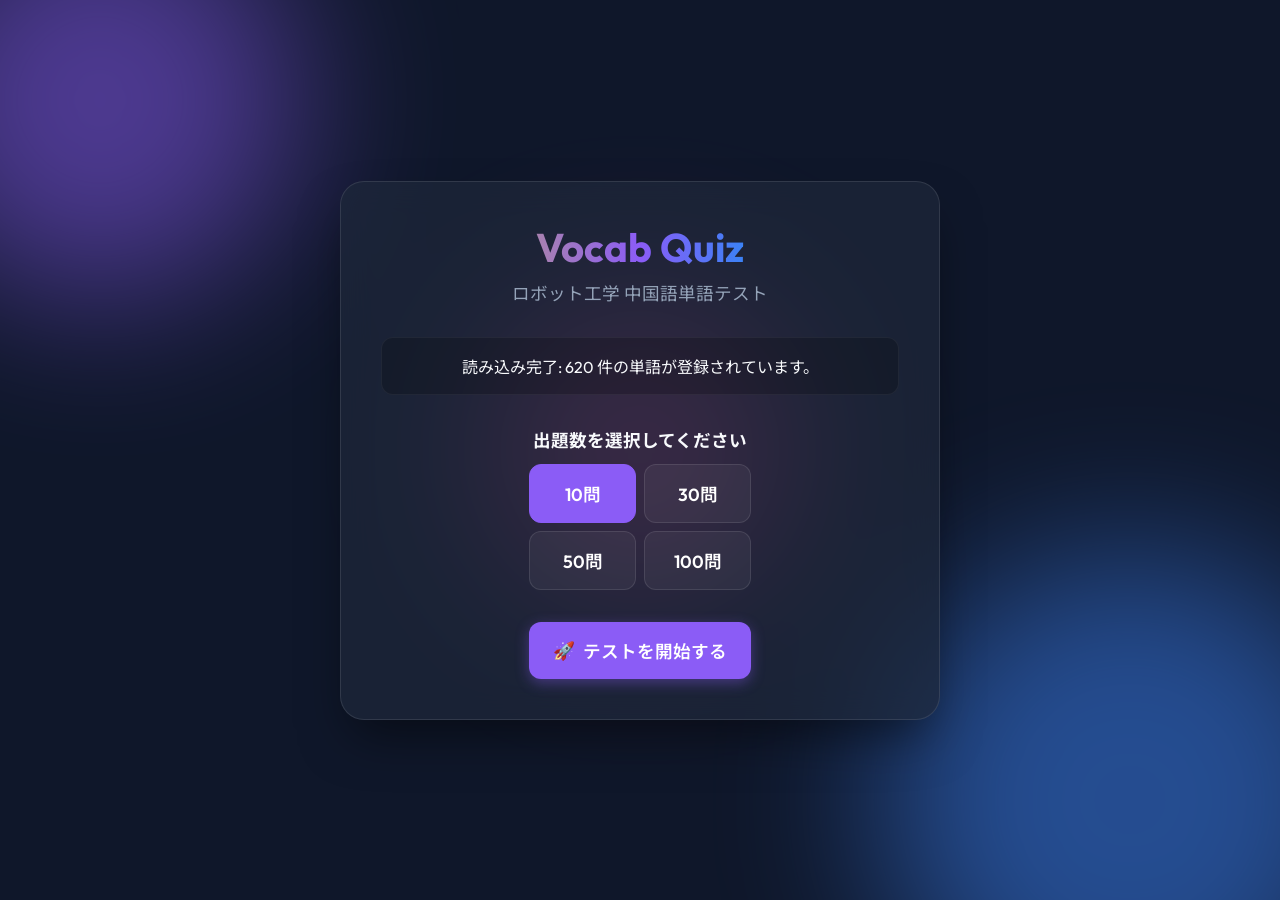
==== docs/index.html @ 3ba454cb "initial commit: chinese vocab quiz static site - docs/ static site (index.html, script.js, style.css" ====
<!DOCTYPE html>
<html lang="ja">
<head>
    <meta charset="UTF-8">
    <meta name="viewport" content="width=device-width, initial-scale=1.0">
    <title>Chinese Vocab Quiz</title>
    <link href="https://fonts.googleapis.com/css2?family=Outfit:wght@300;400;600;700&family=Noto+Sans+JP:wght@400;700&display=swap" rel="stylesheet">
    <link rel="stylesheet" href="style.css">
</head>
<body>
    <div class="background-orbs">
        <div class="orb orb-1"></div>
        <div class="orb orb-2"></div>
        <div class="orb orb-3"></div>
    </div>

    <div class="container glass-panel" id="main-container">
        
        <!-- Screen 1: Start Screen -->
        <div id="start-screen" class="screen active">
            <h1>Vocab Quiz</h1>
            <p class="subtitle">ロボット工学 中国語単語テスト</p>
            
            <div class="status-box">
                <p id="local-status">辞書データを読み込み中...</p>
            </div>
            
            <div id="setup-panel" class="hidden">
                <h3 style="margin-bottom: 12px; font-size: 1.1rem; text-align: center;">出題数を選択してください</h3>
                <div class="choices-grid" style="grid-template-columns: 1fr 1fr; gap: 8px;">
                    <button class="choice-btn count-btn active-count" data-count="10">10問</button>
                    <button class="choice-btn count-btn" data-count="30">30問</button>
                    <button class="choice-btn count-btn" data-count="50">50問</button>
                    <button class="choice-btn count-btn" data-count="100">100問</button>
                </div>
                
                <div class="action-buttons margin-top">
                    <button id="btn-start" class="btn primary full-width">
                        <span class="icon">🚀</span> テストを開始する
                    </button>
                </div>
            </div>
        </div>

        <!-- Screen 2: Quiz Screen -->
        <div id="quiz-screen" class="screen">
            <div class="quiz-header">
                <span id="question-counter">Question 1/10</span>
                <span id="score-display">Score: 0</span>
            </div>
            
            <div class="word-card">
                <h2 id="target-word">--</h2>
            </div>
            
            <div class="choices-grid" id="choices-container">
                <!-- Choices will be injected here -->
            </div>
            
            <div id="feedback-panel" class="feedback-panel hidden">
                <h3 id="feedback-title">Correct!</h3>
                <div class="feedback-details">
                    <p><strong>正解:</strong> <span id="feedback-meaning"></span></p>
                    <p><strong>ピンイン:</strong> <span id="feedback-pinyin"></span></p>
                    <p><strong>例文:</strong> <span id="feedback-context"></span></p>
                </div>
                <button id="btn-next" class="btn primary full-width">Next Question</button>
            </div>
        </div>

        <!-- Screen 3: Results Screen -->
        <div id="results-screen" class="screen">
            <h1>Quiz Complete!</h1>
            <div class="score-circle">
                <span id="final-score">0</span><span class="total">/10</span>
            </div>
            <p id="result-message" class="result-message">よくできました！</p>
            
            <div class="action-buttons margin-top">
                <button id="btn-restart" class="btn primary">もう一度遊ぶ</button>
                <button id="btn-home" class="btn secondary">ホームへ戻る</button>
            </div>
        </div>

    </div>

    <script src="script.js"></script>
</body>
</html>
---- docs/style.css ----
:root {
    --bg-color: #0f172a;
    --text-main: #f8fafc;
    --text-muted: #94a3b8;
    --primary: #8b5cf6;
    --primary-hover: #7c3aed;
    --secondary: #334155;
    --secondary-hover: #475569;
    --success: #10b981;
    --error: #ef4444;
    --glass-bg: rgba(30, 41, 59, 0.7);
    --glass-border: rgba(255, 255, 255, 0.1);
}

* {
    margin: 0;
    padding: 0;
    box-sizing: border-box;
}

body {
    font-family: 'Outfit', 'Noto Sans JP', sans-serif;
    color: var(--text-main);
    background-color: var(--bg-color);
    min-height: 100vh;
    display: flex;
    justify-content: center;
    align-items: center;
    overflow: hidden;
    position: relative;
}

/* Background animated orbs */
.background-orbs {
    position: absolute;
    width: 100vw;
    height: 100vh;
    overflow: hidden;
    z-index: -1;
}

.orb {
    position: absolute;
    border-radius: 50%;
    filter: blur(80px);
    opacity: 0.5;
    animation: float 20s infinite ease-in-out alternate;
}

.orb-1 {
    width: 400px;
    height: 400px;
    background: #8b5cf6;
    top: -100px;
    left: -100px;
}

.orb-2 {
    width: 500px;
    height: 500px;
    background: #3b82f6;
    bottom: -150px;
    right: -100px;
    animation-delay: -5s;
}

.orb-3 {
    width: 300px;
    height: 300px;
    background: #ec4899;
    top: 50%;
    left: 50%;
    transform: translate(-50%, -50%);
    animation-delay: -10s;
}

@keyframes float {
    0% { transform: translate(0, 0) scale(1); }
    100% { transform: translate(50px, 50px) scale(1.1); }
}

/* Glassmorphism Container */
.glass-panel {
    background: var(--glass-bg);
    backdrop-filter: blur(16px);
    -webkit-backdrop-filter: blur(16px);
    border: 1px solid var(--glass-border);
    border-radius: 24px;
    padding: 40px;
    width: 90%;
    max-width: 600px;
    box-shadow: 0 25px 50px -12px rgba(0, 0, 0, 0.5);
    position: relative;
    overflow: hidden;
    min-height: 400px;
}

/* Screens */
.screen {
    display: none;
    flex-direction: column;
    align-items: center;
    justify-content: center;
    width: 100%;
    animation: fadeIn 0.4s ease-out forwards;
}

.screen.active {
    display: flex;
}

@keyframes fadeIn {
    from { opacity: 0; transform: translateY(10px); }
    to { opacity: 1; transform: translateY(0); }
}

/* Typography */
h1 {
    font-size: 2.5rem;
    font-weight: 700;
    margin-bottom: 8px;
    background: linear-gradient(to right, #a881af, #8b5cf6, #3b82f6);
    background-clip: text;
    -webkit-background-clip: text;
    -webkit-text-fill-color: transparent;
    text-align: center;
}

h2 {
    font-size: 2rem;
    font-weight: 600;
    margin-bottom: 16px;
    text-align: center;
}

.subtitle {
    font-size: 1.1rem;
    color: var(--text-muted);
    margin-bottom: 32px;
}

/* Specific UI Elements */
.status-box {
    background: rgba(0, 0, 0, 0.2);
    border-radius: 12px;
    padding: 16px 24px;
    margin-bottom: 32px;
    width: 100%;
    text-align: center;
    border: 1px solid rgba(255,255,255,0.05);
}

.action-buttons {
    display: flex;
    flex-direction: column;
    gap: 16px;
    width: 100%;
}

.margin-top {
    margin-top: 32px;
}

.btn {
    padding: 16px 24px;
    border-radius: 12px;
    border: none;
    font-size: 1.1rem;
    font-weight: 600;
    cursor: pointer;
    transition: all 0.2s ease;
    display: flex;
    align-items: center;
    justify-content: center;
    gap: 8px;
    font-family: inherit;
    color: white;
}

.btn:disabled {
    opacity: 0.5;
    cursor: not-allowed;
    transform: none !important;
}

.btn.primary {
    background: var(--primary);
    box-shadow: 0 4px 14px 0 rgba(139, 92, 246, 0.39);
}

.btn.primary:not(:disabled):hover {
    background: var(--primary-hover);
    transform: translateY(-2px);
}

.btn.secondary {
    background: var(--secondary);
}

.btn.secondary:not(:disabled):hover {
    background: var(--secondary-hover);
    transform: translateY(-2px);
}

.full-width {
    width: 100%;
}

/* Spinner */
.spinner {
    width: 48px;
    height: 48px;
    border: 4px solid rgba(255,255,255,0.1);
    border-top-color: var(--primary);
    border-radius: 50%;
    animation: spin 1s infinite linear;
    margin-bottom: 24px;
}

@keyframes spin {
    100% { transform: rotate(360deg); }
}

/* Quiz UI */
.quiz-header {
    display: flex;
    justify-content: space-between;
    width: 100%;
    margin-bottom: 24px;
    color: var(--text-muted);
    font-weight: 600;
}

.word-card {
    background: rgba(255,255,255,0.03);
    border: 1px solid rgba(255,255,255,0.05);
    border-radius: 16px;
    padding: 32px;
    margin-bottom: 24px;
    width: 100%;
    text-align: center;
}

.word-card h2 {
    font-size: 3.5rem;
    margin: 0;
    font-weight: 700;
    letter-spacing: 2px;
}

.choices-grid {
    display: grid;
    grid-template-columns: 1fr;
    gap: 12px;
    width: 100%;
}

.choice-btn {
    background: rgba(255,255,255,0.05);
    border: 1px solid rgba(255,255,255,0.1);
    border-radius: 12px;
    padding: 16px;
    font-size: 1.1rem;
    color: white;
    cursor: pointer;
    transition: all 0.2s ease;
    text-align: left;
    font-family: inherit;
}

.choice-btn:hover:not(:disabled) {
    background: rgba(255,255,255,0.1);
    transform: translateX(4px);
}

.choice-btn.correct {
    background: rgba(16, 185, 129, 0.2);
    border-color: var(--success);
    color: var(--success);
}

.choice-btn.incorrect {
    background: rgba(239, 68, 68, 0.2);
    border-color: var(--error);
    color: var(--error);
}

.choice-btn:disabled {
    cursor: default;
}

.count-btn {
    text-align: center;
    font-weight: 600;
}

.count-btn.active-count {
    background: var(--primary);
    border-color: var(--primary);
    color: white;
}

/* Feedback panel */
.feedback-panel {
    margin-top: 24px;
    padding: 20px;
    border-radius: 12px;
    width: 100%;
    animation: fadeIn 0.3s forwards;
}

.feedback-panel.correct-bg {
    background: rgba(16, 185, 129, 0.1);
    border: 1px solid rgba(16, 185, 129, 0.2);
}

.feedback-panel.incorrect-bg {
    background: rgba(239, 68, 68, 0.1);
    border: 1px solid rgba(239, 68, 68, 0.2);
}

.feedback-panel h3 {
    margin-bottom: 12px;
    font-size: 1.4rem;
}

.correct-bg h3 { color: var(--success); }
.incorrect-bg h3 { color: var(--error); }

.feedback-details p {
    margin-bottom: 8px;
    line-height: 1.5;
    color: var(--text-main);
}
.feedback-details strong { color: var(--text-muted); }

.hidden { display: none !important; }

/* Score */
.score-circle {
    width: 150px;
    height: 150px;
    border-radius: 50%;
    background: conic-gradient(var(--primary) 100%, rgba(255,255,255,0.1) 0);
    display: flex;
    justify-content: center;
    align-items: center;
    font-size: 3.5rem;
    font-weight: 700;
    margin: 24px 0;
    position: relative;
}

.score-circle::before {
    content: '';
    position: absolute;
    width: 130px;
    height: 130px;
    background: var(--bg-color);
    border-radius: 50%;
    z-index: 1;
}

.score-circle span {
    position: relative;
    z-index: 2;
}

.score-circle .total {
    font-size: 1.5rem;
    color: var(--text-muted);
    margin-top: 15px;
}

.result-message {
    font-size: 1.5rem;
    font-weight: 600;
}
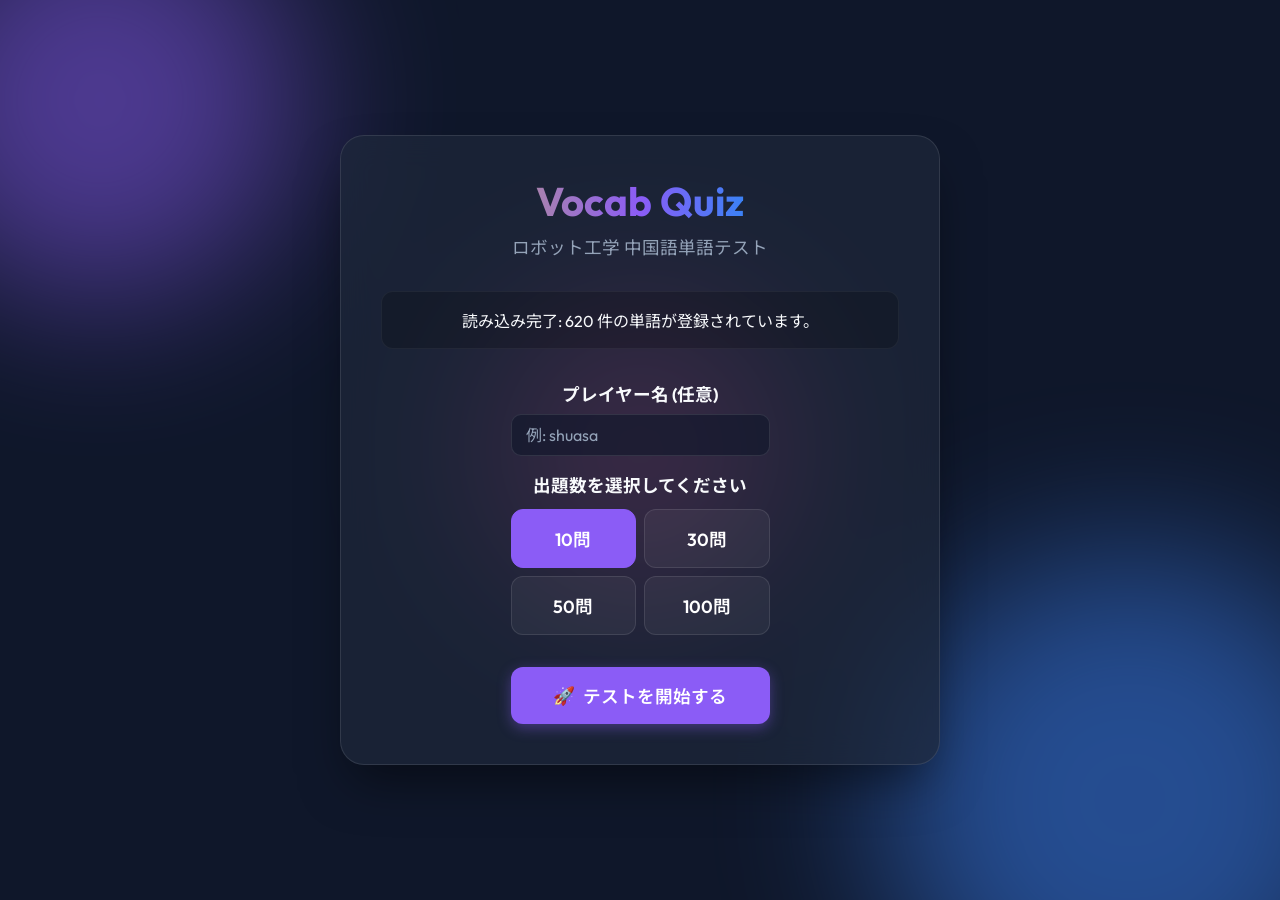
==== commit 95543489: "add score history logging to Google Sheets via Apps Script - docs/index.html: optional player-name i" ====
--- a/docs/index.html
+++ b/docs/index.html
@@ -26,14 +26,17 @@
             </div>
             
             <div id="setup-panel" class="hidden">
-                <h3 style="margin-bottom: 12px; font-size: 1.1rem; text-align: center;">出題数を選択してください</h3>
+                <h3 style="margin-bottom: 8px; font-size: 1.1rem; text-align: center;">プレイヤー名 (任意)</h3>
+                <input type="text" id="player-name" class="name-input" placeholder="例: shuasa" autocomplete="off" spellcheck="false" />
+
+                <h3 style="margin: 16px 0 12px; font-size: 1.1rem; text-align: center;">出題数を選択してください</h3>
                 <div class="choices-grid" style="grid-template-columns: 1fr 1fr; gap: 8px;">
                     <button class="choice-btn count-btn active-count" data-count="10">10問</button>
                     <button class="choice-btn count-btn" data-count="30">30問</button>
                     <button class="choice-btn count-btn" data-count="50">50問</button>
                     <button class="choice-btn count-btn" data-count="100">100問</button>
                 </div>
-                
+
                 <div class="action-buttons margin-top">
                     <button id="btn-start" class="btn primary full-width">
                         <span class="icon">🚀</span> テストを開始する
@@ -76,6 +79,8 @@
             </div>
             <p id="result-message" class="result-message">よくできました！</p>
             
+            <div id="log-status" class="log-status hidden"></div>
+
             <div class="action-buttons margin-top">
                 <button id="btn-restart" class="btn primary">もう一度遊ぶ</button>
                 <button id="btn-home" class="btn secondary">ホームへ戻る</button>
@@ -84,6 +89,7 @@
 
     </div>
 
+    <script src="config.js"></script>
     <script src="script.js"></script>
 </body>
 </html>
--- a/docs/style.css
+++ b/docs/style.css
@@ -376,3 +376,43 @@
     font-size: 1.5rem;
     font-weight: 600;
 }
+
+/* Name input on start screen */
+.name-input {
+    width: 100%;
+    padding: 10px 14px;
+    border-radius: 10px;
+    border: 1px solid var(--glass-border);
+    background: rgba(15, 23, 42, 0.6);
+    color: var(--text-main);
+    font-family: inherit;
+    font-size: 1rem;
+    outline: none;
+    transition: border-color 0.2s ease, box-shadow 0.2s ease;
+}
+
+.name-input:focus {
+    border-color: var(--primary);
+    box-shadow: 0 0 0 2px rgba(139, 92, 246, 0.25);
+}
+
+.name-input::placeholder {
+    color: var(--text-muted);
+}
+
+/* Result-screen log status indicator */
+.log-status {
+    margin-top: 16px;
+    font-size: 0.9rem;
+    color: var(--text-muted);
+    text-align: center;
+    min-height: 1.2em;
+}
+
+.log-status.success {
+    color: var(--success);
+}
+
+.log-status.error {
+    color: var(--error);
+}
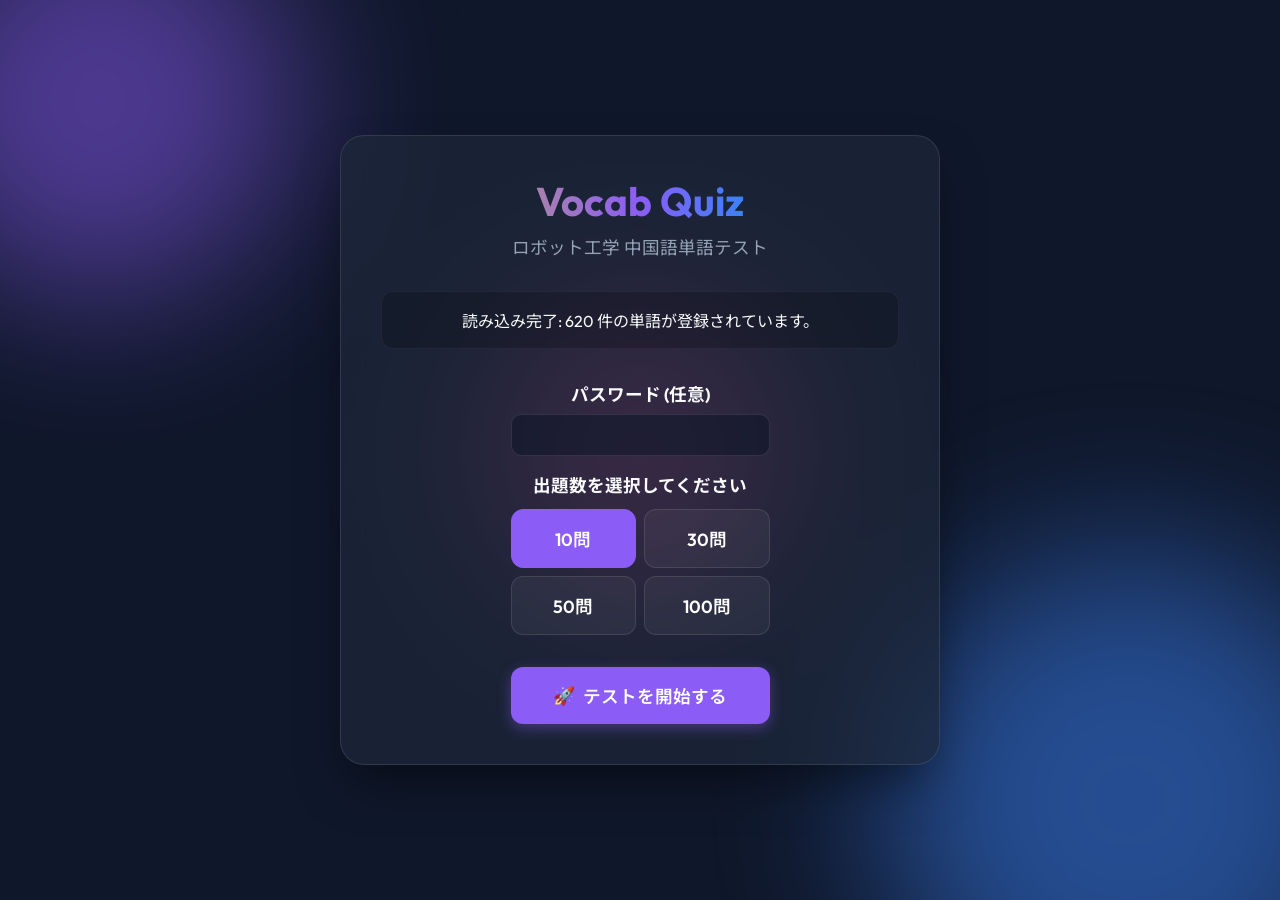
==== commit 86e33e57: "relabel name input as password field and mask input - Change label from "プレイヤー名" to "パスワード (任意)" - U" ====
--- a/docs/index.html
+++ b/docs/index.html
@@ -26,8 +26,8 @@
             </div>
             
             <div id="setup-panel" class="hidden">
-                <h3 style="margin-bottom: 8px; font-size: 1.1rem; text-align: center;">プレイヤー名 (任意)</h3>
-                <input type="text" id="player-name" class="name-input" placeholder="例: shuasa" autocomplete="off" spellcheck="false" />
+                <h3 style="margin-bottom: 8px; font-size: 1.1rem; text-align: center;">パスワード (任意)</h3>
+                <input type="password" id="player-name" class="name-input" autocomplete="off" spellcheck="false" />
 
                 <h3 style="margin: 16px 0 12px; font-size: 1.1rem; text-align: center;">出題数を選択してください</h3>
                 <div class="choices-grid" style="grid-template-columns: 1fr 1fr; gap: 8px;">
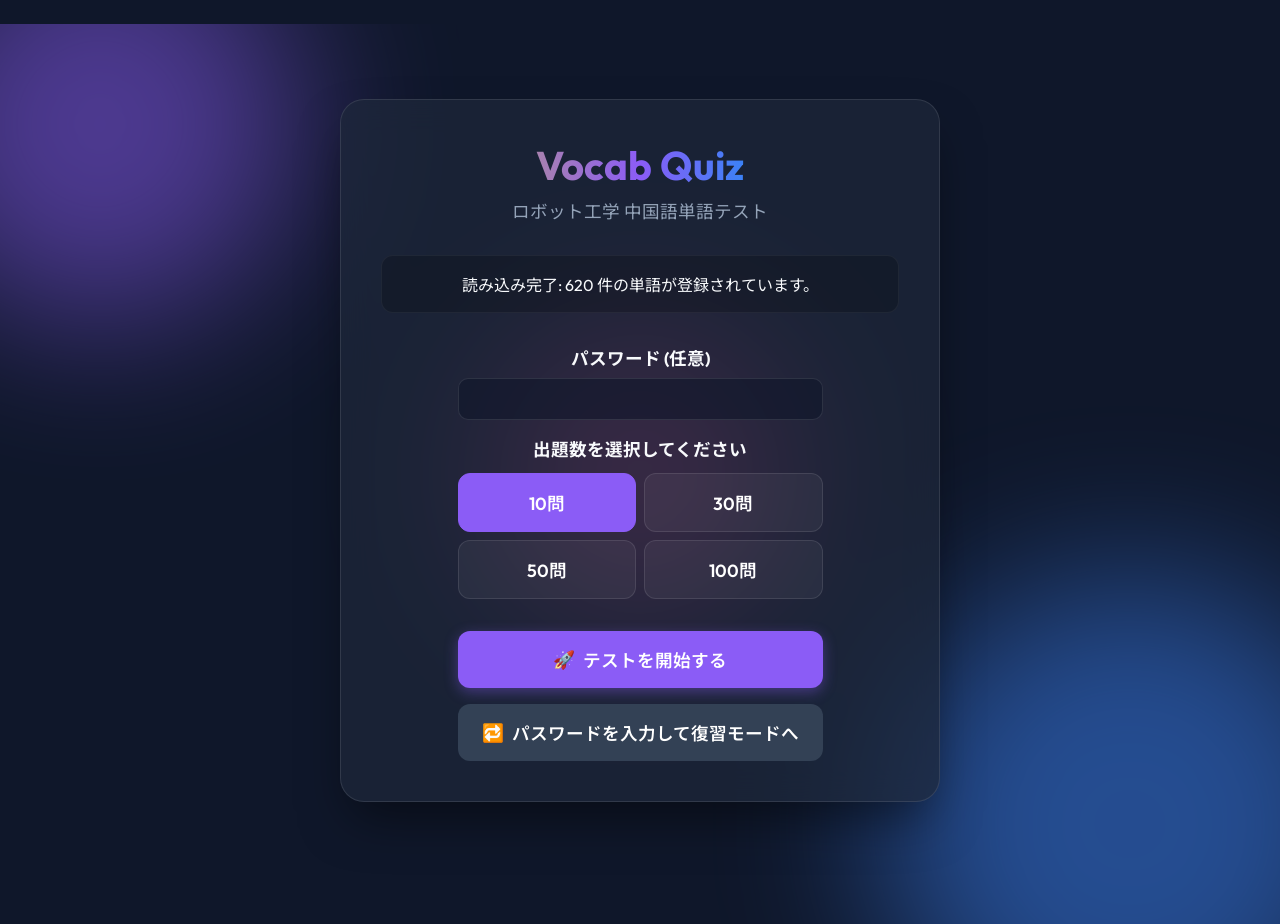
==== commit cb7737fc: "add review mode: retake previously wrong/correct questions - GAS backend: doPost now supports action" ====
--- a/docs/index.html
+++ b/docs/index.html
@@ -41,7 +41,45 @@
                     <button id="btn-start" class="btn primary full-width">
                         <span class="icon">🚀</span> テストを開始する
                     </button>
+                    <button id="btn-goto-review" class="btn secondary full-width">
+                        <span class="icon">🔁</span> パスワードを入力して復習モードへ
+                    </button>
                 </div>
+            </div>
+        </div>
+
+        <!-- Screen 1b: Review Setup Screen -->
+        <div id="review-screen" class="screen">
+            <h1>復習モード</h1>
+            <p class="subtitle">過去の履歴から出題します</p>
+
+            <div class="status-box">
+                <p id="review-status">履歴を取得しています...</p>
+            </div>
+
+            <div id="review-panel" class="hidden">
+                <h3 style="margin-bottom: 12px; font-size: 1.1rem; text-align: center;">モードを選択</h3>
+                <div class="choices-grid" style="grid-template-columns: 1fr 1fr; gap: 8px;">
+                    <button class="choice-btn mode-btn active-count" data-mode="wrong">❌ 間違えた問題</button>
+                    <button class="choice-btn mode-btn" data-mode="correct">✅ 正解した問題</button>
+                </div>
+
+                <h3 style="margin: 16px 0 12px; font-size: 1.1rem; text-align: center;">出題数を選択してください</h3>
+                <div class="choices-grid" style="grid-template-columns: 1fr 1fr; gap: 8px;">
+                    <button class="choice-btn review-count-btn active-count" data-count="10">10問</button>
+                    <button class="choice-btn review-count-btn" data-count="30">30問</button>
+                    <button class="choice-btn review-count-btn" data-count="50">50問</button>
+                    <button class="choice-btn review-count-btn" data-count="100">100問</button>
+                </div>
+
+                <p id="review-pool-info" class="subtitle" style="margin-top: 16px; margin-bottom: 0; font-size: 0.95rem; text-align: center;"></p>
+            </div>
+
+            <div class="action-buttons margin-top">
+                <button id="btn-review-start" class="btn primary full-width" disabled>
+                    <span class="icon">🚀</span> 復習を開始する
+                </button>
+                <button id="btn-review-back" class="btn secondary full-width">ホームへ戻る</button>
             </div>
         </div>
 
--- a/docs/style.css
+++ b/docs/style.css
@@ -25,8 +25,12 @@
     min-height: 100vh;
     display: flex;
     justify-content: center;
-    align-items: center;
-    overflow: hidden;
+    /* Align to top so tall content (e.g. long feedback) can be scrolled to reveal the Next button.
+       Short content (start screen) keeps visual balance via padding below. */
+    align-items: flex-start;
+    overflow-x: hidden;
+    overflow-y: auto;
+    padding: 24px 0;
     position: relative;
 }
 
@@ -91,8 +95,10 @@
     max-width: 600px;
     box-shadow: 0 25px 50px -12px rgba(0, 0, 0, 0.5);
     position: relative;
-    overflow: hidden;
+    /* Do NOT clip content vertically — long feedback text needs to be reachable via page scroll. */
+    overflow: visible;
     min-height: 400px;
+    margin: auto 0;
 }
 
 /* Screens */
@@ -294,10 +300,18 @@
     font-weight: 600;
 }
 
-.count-btn.active-count {
+.count-btn.active-count,
+.mode-btn.active-count,
+.review-count-btn.active-count {
     background: var(--primary);
     border-color: var(--primary);
     color: white;
+}
+
+.mode-btn,
+.review-count-btn {
+    text-align: center;
+    font-weight: 600;
 }
 
 /* Feedback panel */
@@ -333,6 +347,16 @@
     color: var(--text-main);
 }
 .feedback-details strong { color: var(--text-muted); }
+
+/* Cap the example text so a very long 例文 cannot push the Next button off-screen.
+   The text itself scrolls inside its own box if it exceeds the limit. */
+#feedback-context {
+    display: block;
+    max-height: 8em;
+    overflow-y: auto;
+    line-height: 1.5;
+    padding-right: 4px;
+}
 
 .hidden { display: none !important; }
 
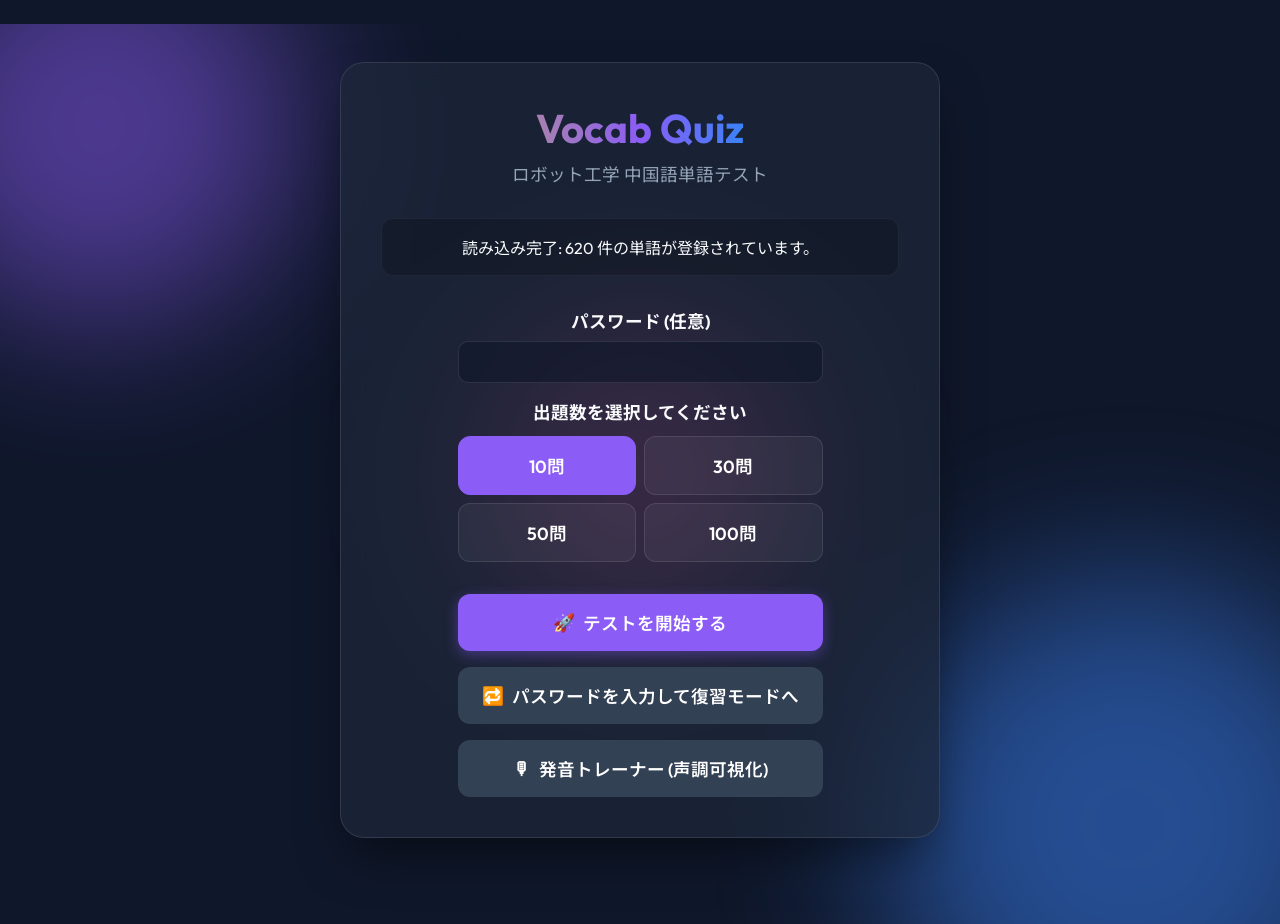
==== commit 456f12c9: "Add pronunciation trainer with tone visualization - New page docs/pronounce.html: real-time pitch de" ====
--- a/docs/index.html
+++ b/docs/index.html
@@ -44,6 +44,9 @@
                     <button id="btn-goto-review" class="btn secondary full-width">
                         <span class="icon">🔁</span> パスワードを入力して復習モードへ
                     </button>
+                    <a href="pronounce.html" class="btn secondary full-width" style="display:flex;align-items:center;justify-content:center;gap:8px;text-decoration:none;">
+                        <span class="icon">🎙</span> 発音トレーナー (声調可視化)
+                    </a>
                 </div>
             </div>
         </div>
@@ -105,6 +108,7 @@
                     <p><strong>ピンイン:</strong> <span id="feedback-pinyin"></span></p>
                     <p><strong>例文:</strong> <span id="feedback-context"></span></p>
                 </div>
+                <button id="btn-speak" class="btn speak-btn full-width">🔊 もう一度聞く</button>
                 <button id="btn-next" class="btn primary full-width">Next Question</button>
             </div>
         </div>
--- a/docs/style.css
+++ b/docs/style.css
@@ -358,6 +358,20 @@
     padding-right: 4px;
 }
 
+/* Speak (pronunciation) button */
+.speak-btn {
+    background: rgba(59, 130, 246, 0.15);
+    border: 1px solid rgba(59, 130, 246, 0.3);
+    color: #60a5fa;
+    font-size: 1rem;
+    margin-bottom: 8px;
+}
+
+.speak-btn:hover {
+    background: rgba(59, 130, 246, 0.25);
+    transform: translateY(-2px);
+}
+
 .hidden { display: none !important; }
 
 /* Score */
